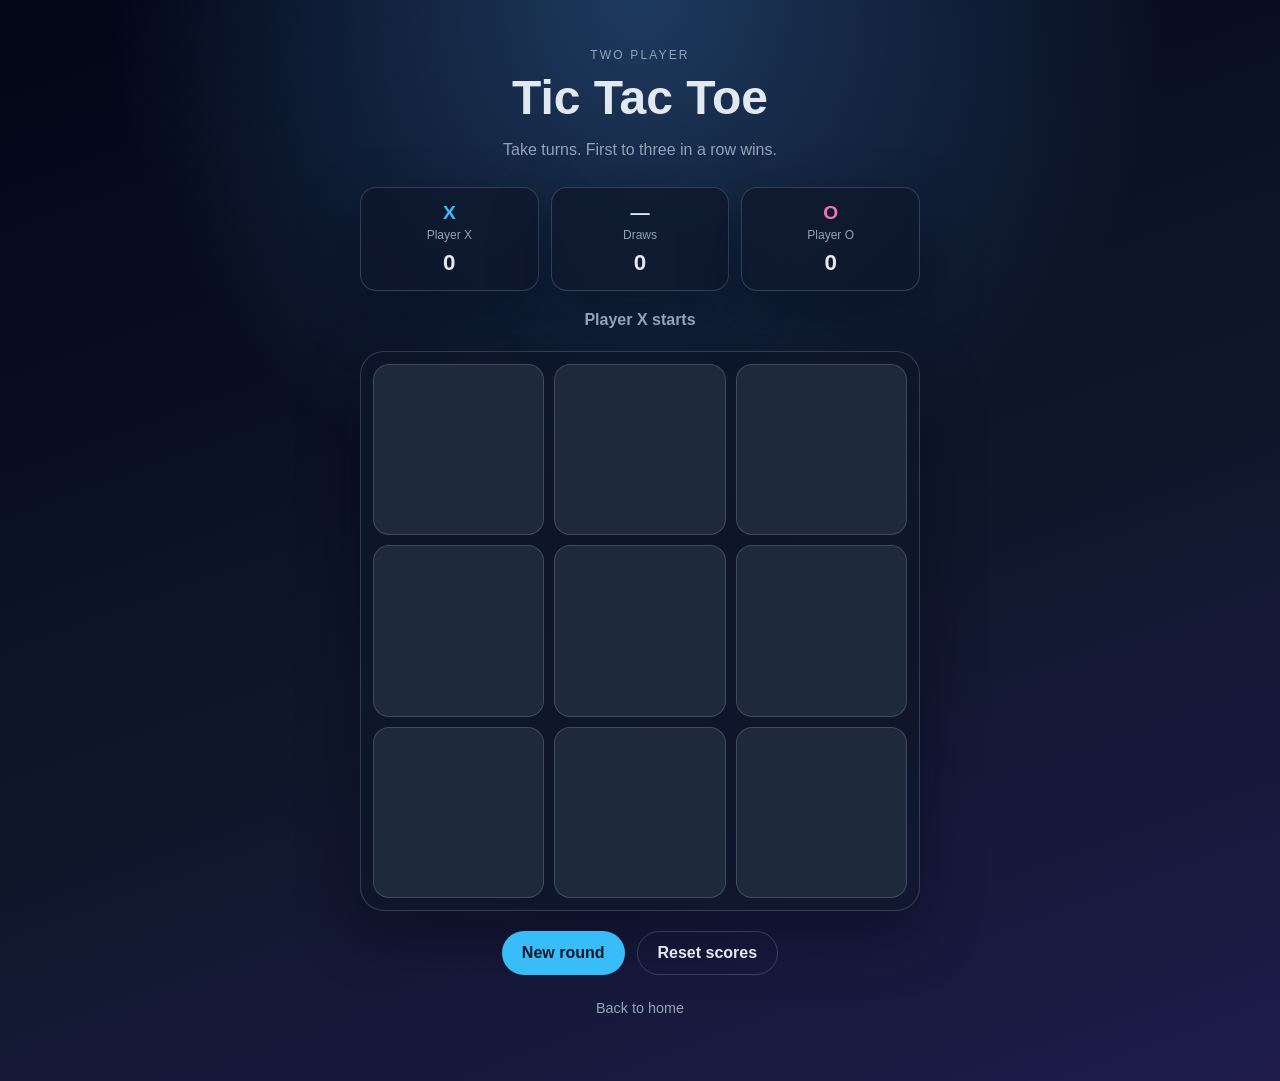
==== game.html @ 1e7c5860 "Add a two-player Tic Tac Toe game with a landing page and scoreboard. Co-authored-by: Cursor <cursor" ====
<!DOCTYPE html>
<html lang="en">
  <head>
    <meta charset="UTF-8" />
    <meta name="viewport" content="width=device-width, initial-scale=1.0" />
    <title>Tic Tac Toe</title>
    <link rel="stylesheet" href="styles.css" />
  </head>
  <body>
    <main class="app">
      <header class="header">
        <p class="eyebrow">Two player</p>
        <h1>Tic Tac Toe</h1>
        <p class="subtitle">Take turns. First to three in a row wins.</p>
      </header>

      <section class="scoreboard" aria-label="Scoreboard">
        <article class="score-card" data-player="X">
          <span class="mark">X</span>
          <span class="label">Player X</span>
          <strong id="score-x">0</strong>
        </article>
        <article class="score-card draws">
          <span class="mark">—</span>
          <span class="label">Draws</span>
          <strong id="score-draw">0</strong>
        </article>
        <article class="score-card" data-player="O">
          <span class="mark">O</span>
          <span class="label">Player O</span>
          <strong id="score-o">0</strong>
        </article>
      </section>

      <p id="status" class="status" role="status" aria-live="polite">
        Player X starts
      </p>

      <div
        id="board"
        class="board"
        role="grid"
        aria-label="Tic tac toe board"
      ></div>

      <div class="actions">
        <button id="new-round" type="button">New round</button>
        <button id="reset-scores" type="button" class="ghost">Reset scores</button>
      </div>

      <p class="back-wrap">
        <a class="back-link" href="index.html">Back to home</a>
      </p>
    </main>

    <script src="script.js"></script>
  </body>
</html>
---- styles.css ----
:root {
  --bg: #0f172a;
  --panel: rgba(15, 23, 42, 0.72);
  --line: rgba(148, 163, 184, 0.28);
  --text: #e2e8f0;
  --muted: #94a3b8;
  --x: #38bdf8;
  --o: #f472b6;
  --win: #34d399;
  --shadow: 0 24px 60px rgba(2, 6, 23, 0.45);
}

* {
  box-sizing: border-box;
}

body {
  margin: 0;
  min-height: 100vh;
  font-family: "Avenir Next", "Segoe UI", sans-serif;
  color: var(--text);
  background:
    radial-gradient(circle at top, #1e3a5f 0%, transparent 42%),
    linear-gradient(160deg, #020617 0%, #0f172a 55%, #1e1b4b 100%);
}

.app {
  width: min(560px, calc(100% - 32px));
  margin: 0 auto;
  padding: 48px 0 64px;
}

.header {
  text-align: center;
}

.eyebrow {
  margin: 0 0 8px;
  letter-spacing: 0.18em;
  text-transform: uppercase;
  font-size: 0.75rem;
  color: var(--muted);
}

h1 {
  margin: 0;
  font-size: clamp(2rem, 6vw, 3rem);
}

.subtitle,
.status {
  color: var(--muted);
}

.scoreboard {
  display: grid;
  grid-template-columns: repeat(3, 1fr);
  gap: 12px;
  margin: 28px 0 20px;
}

.score-card {
  background: var(--panel);
  border: 1px solid var(--line);
  border-radius: 16px;
  padding: 14px 12px;
  text-align: center;
  box-shadow: var(--shadow);
}

.score-card .mark {
  display: block;
  font-weight: 700;
  font-size: 1.2rem;
}

.score-card[data-player="X"] .mark,
.cell.x {
  color: var(--x);
}

.score-card[data-player="O"] .mark,
.cell.o {
  color: var(--o);
}

.score-card .label {
  display: block;
  margin: 4px 0 8px;
  font-size: 0.75rem;
  color: var(--muted);
}

.score-card strong {
  font-size: 1.4rem;
}

.status {
  min-height: 1.5rem;
  margin: 0 0 16px;
  text-align: center;
  font-weight: 600;
}

.status.win {
  color: var(--win);
}

.board {
  display: grid;
  grid-template-columns: repeat(3, 1fr);
  gap: 10px;
  padding: 12px;
  background: var(--panel);
  border: 1px solid var(--line);
  border-radius: 24px;
  box-shadow: var(--shadow);
}

.cell {
  aspect-ratio: 1;
  border: 1px solid rgba(148, 163, 184, 0.28);
  border-radius: 16px;
  background: #1e293b;
  font-size: clamp(2.2rem, 8vw, 3.4rem);
  font-weight: 700;
  cursor: pointer;
  color: inherit;
  transition: transform 0.12s ease, background 0.12s ease;
}

.cell:hover:not(:disabled) {
  transform: translateY(-2px);
  background: #1e293b;
}

.cell:disabled {
  cursor: default;
}

.cell.win {
  background: rgba(52, 211, 153, 0.18);
  box-shadow: inset 0 0 0 2px var(--win);
}

.actions {
  display: flex;
  justify-content: center;
  gap: 12px;
  margin-top: 20px;
}

button {
  border: 0;
  border-radius: 999px;
  padding: 12px 20px;
  font: inherit;
  font-weight: 700;
  cursor: pointer;
  background: #38bdf8;
  color: #0f172a;
}

button.ghost {
  background: transparent;
  color: var(--text);
  border: 1px solid var(--line);
}

.landing {
  min-height: 100vh;
  display: grid;
  place-items: center;
  padding: 32px 16px;
}

.landing-card {
  width: min(480px, 100%);
  text-align: center;
  padding: 40px 28px 36px;
  background: var(--panel);
  border: 1px solid var(--line);
  border-radius: 28px;
  box-shadow: var(--shadow);
}

.landing-card .subtitle {
  margin: 12px auto 0;
  max-width: 34ch;
}

.landing-preview {
  display: grid;
  grid-template-columns: repeat(3, 1fr);
  gap: 8px;
  width: min(220px, 70%);
  margin: 28px auto;
}

.landing-preview .cell {
  pointer-events: none;
  font-size: 1.6rem;
}

.play-button {
  display: inline-block;
  border-radius: 999px;
  padding: 14px 28px;
  font-weight: 700;
  text-decoration: none;
  background: #38bdf8;
  color: #0f172a;
}

.play-button:hover {
  transform: translateY(-1px);
}

.back-wrap {
  margin: 24px 0 0;
  text-align: center;
}

.back-link {
  color: var(--muted);
  text-decoration: none;
  font-size: 0.9rem;
}

.back-link:hover {
  color: var(--text);
}

@media (max-width: 520px) {
  .score-card .label {
    font-size: 0.68rem;
  }
}
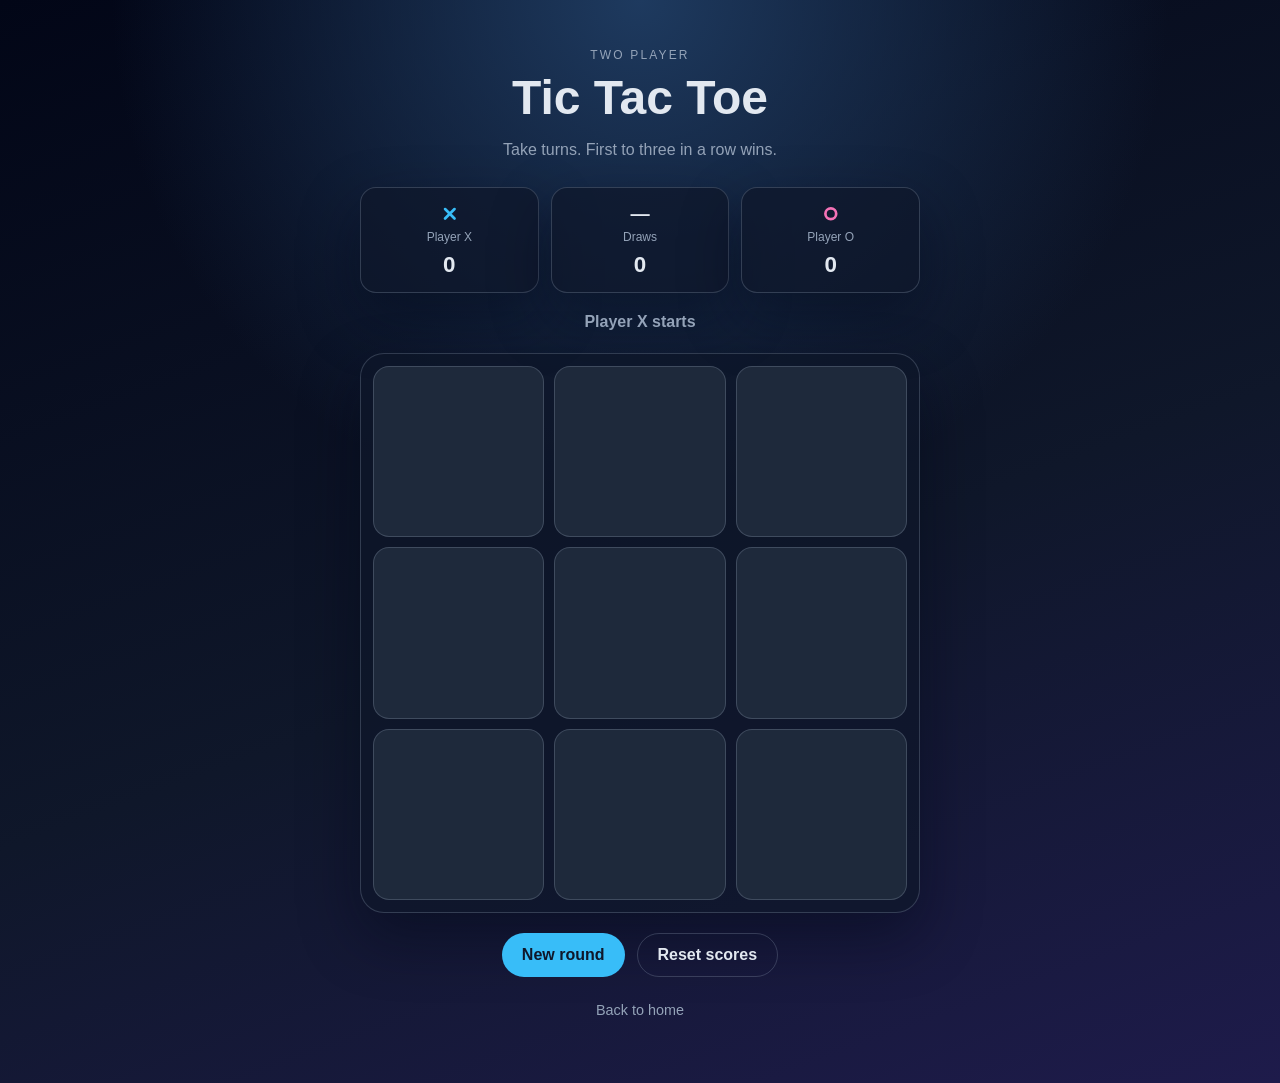
==== commit afda0f98: "Enhance Tic Tac Toe game with SVG graphics for marks, improved accessibility, and UI adjustments. Up" ====
--- a/game.html
+++ b/game.html
@@ -16,7 +16,7 @@
 
       <section class="scoreboard" aria-label="Scoreboard">
         <article class="score-card" data-player="X">
-          <span class="mark">X</span>
+          <span class="mark" aria-hidden="true"><svg class="glyph" viewBox="0 0 64 64"><path d="M18 18 L46 46 M46 18 L18 46" fill="none" stroke="currentColor" stroke-width="8" stroke-linecap="round"/></svg></span>
           <span class="label">Player X</span>
           <strong id="score-x">0</strong>
         </article>
@@ -26,7 +26,7 @@
           <strong id="score-draw">0</strong>
         </article>
         <article class="score-card" data-player="O">
-          <span class="mark">O</span>
+          <span class="mark" aria-hidden="true"><svg class="glyph" viewBox="0 0 64 64"><circle cx="32" cy="32" r="16" fill="none" stroke="currentColor" stroke-width="8"/></svg></span>
           <span class="label">Player O</span>
           <strong id="score-o">0</strong>
         </article>
--- a/styles.css
+++ b/styles.css
@@ -69,9 +69,22 @@
 }
 
 .score-card .mark {
-  display: block;
+  display: grid;
+  place-items: center;
+  min-height: 1.5rem;
   font-weight: 700;
   font-size: 1.2rem;
+}
+
+.glyph {
+  width: 62%;
+  height: 62%;
+  display: block;
+}
+
+.score-card .glyph {
+  width: 1.35rem;
+  height: 1.35rem;
 }
 
 .score-card[data-player="X"] .mark,
@@ -119,11 +132,11 @@
 
 .cell {
   aspect-ratio: 1;
+  display: grid;
+  place-items: center;
   border: 1px solid rgba(148, 163, 184, 0.28);
   border-radius: 16px;
   background: #1e293b;
-  font-size: clamp(2.2rem, 8vw, 3.4rem);
-  font-weight: 700;
   cursor: pointer;
   color: inherit;
   transition: transform 0.12s ease, background 0.12s ease;
@@ -199,7 +212,6 @@
 
 .landing-preview .cell {
   pointer-events: none;
-  font-size: 1.6rem;
 }
 
 .play-button {
